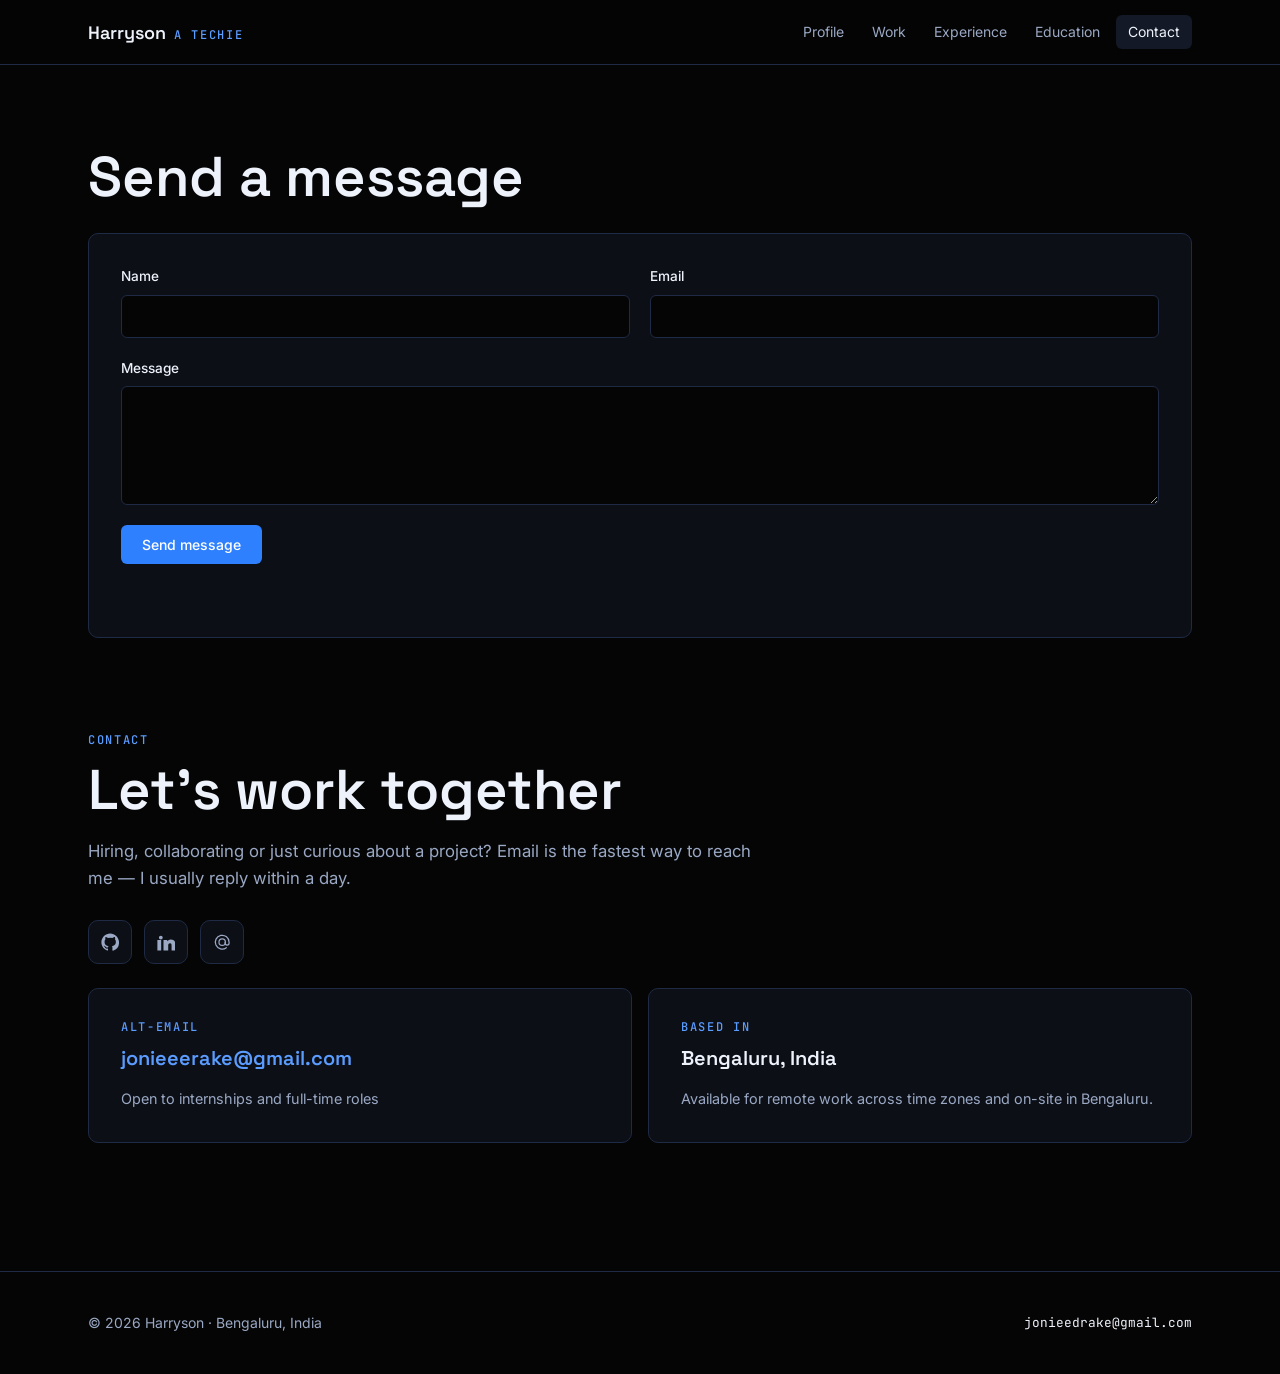
==== contact.html @ 6d9beab2 "Initial commit" ====
<!DOCTYPE html>
<html lang="en">
<head>
  <meta charset="utf-8">
  <meta name="viewport" content="width=device-width, initial-scale=1">
  <title>Contact — Harryson</title>
  <meta name="author" content="Harryson">
  <meta name="description" content="Get in touch with Harryson, full-stack developer in Bengaluru, for internships, roles or project collaboration.">
  <meta property="og:type" content="website">
  <meta property="og:title" content="Contact — Harryson">
  <meta property="og:description" content="Get in touch with Harryson, full-stack developer in Bengaluru, for internships, roles or project collaboration.">
  <link rel="icon" href="favicon.ico" type="image/x-icon">
  <link rel="preconnect" href="https://fonts.googleapis.com">
  <link rel="preconnect" href="https://fonts.gstatic.com" crossorigin>
  <link rel="stylesheet" href="https://fonts.googleapis.com/css2?family=Space+Grotesk:wght@500;600;700&family=Inter:wght@400;500;600&family=JetBrains+Mono:wght@400;500&display=swap">
  <link rel="stylesheet" href="css/style.css">
</head>
<body>
  <div class="page">

    <!-- ===== Header ===== -->
    <header class="site-header">
      <div class="container site-header__inner">
        <a class="brand" href="index.html">
          <span class="brand__name">Harryson</span>
          <span class="eyebrow brand__role brand__role--accent">A Techie</span>
        </a>
        <nav class="nav" aria-label="Main">
          <a href="index.html">Profile</a>
          <a href="projects.html">Work</a>
          <a href="experience.html">Experience</a>
          <a href="education.html">Education</a>
          <a href="contact.html" aria-current="page">Contact</a>
        </nav>
      </div>
    </header>

    <!-- ===== Content ===== -->
    <main class="container main">
      <!-- Contact form: sends straight to your inbox (see js/main.js) -->
      <section class="section section--first">
        <h1>Send a message</h1>
        <form class="form panel" id="contact-form" novalidate>
          <div class="form__row">
            <label class="field">Name
              <input type="text" name="name" autocomplete="name" required>
            </label>
            <label class="field">Email
              <input type="email" name="email" autocomplete="email" required>
            </label>
          </div>
          <label class="field">Message
            <textarea name="message" rows="5" required></textarea>
          </label>
          <!-- Spam trap: real visitors never see or fill this -->
          <input type="text" name="_honey" class="visually-hidden" tabindex="-1" autocomplete="off">
          <div class="form__actions">
            <button class="btn btn--primary" type="submit">Send message</button>
          </div>
          <p class="form__status" id="form-status" role="status" aria-live="polite"></p>
        </form>
      </section>

      <div class="page-head contact-intro">
        <p class="eyebrow">Contact</p>
        <h1>Let&rsquo;s work together</h1>
        <p class="lead">Hiring, collaborating or just curious about a project? Email is the fastest way to reach me &mdash; I usually reply within a day.</p>

        <ul class="social-row">
          <li>
            <!-- TODO: replace # with your GitHub profile URL -->
            <a class="social-icon" href="https://github.com/harry3243" target="_blank" rel="noopener" aria-label="GitHub">
              <svg viewBox="0 0 24 24" fill="currentColor" aria-hidden="true"><path d="M12 .5C5.73.5.5 5.73.5 12c0 5.09 3.29 9.4 7.86 10.93.58.1.79-.25.79-.56 0-.27-.01-1.17-.02-2.12-3.2.7-3.88-1.36-3.88-1.36-.52-1.34-1.28-1.7-1.28-1.7-1.04-.72.08-.7.08-.7 1.15.08 1.76 1.19 1.76 1.19 1.03 1.76 2.69 1.25 3.35.96.1-.75.4-1.25.73-1.54-2.55-.29-5.24-1.28-5.24-5.7 0-1.26.45-2.29 1.19-3.1-.12-.29-.52-1.46.11-3.05 0 0 .97-.31 3.18 1.18a11.06 11.06 0 0 1 5.79 0c2.2-1.49 3.17-1.18 3.17-1.18.64 1.59.24 2.76.12 3.05.74.81 1.18 1.84 1.18 3.1 0 4.43-2.69 5.4-5.25 5.69.41.36.78 1.07.78 2.16 0 1.56-.01 2.82-.01 3.2 0 .31.2.67.8.56A10.99 10.99 0 0 0 23.5 12c0-6.27-5.23-11.5-11.5-11.5Z"/></svg>
            </a>
          </li>
          <li>
            <!-- TODO: replace # with your LinkedIn profile URL -->
            <a class="social-icon" href="https://www.linkedin.com/in/harry-son-a4b3ab2b1/" target="_blank" rel="noopener" aria-label="LinkedIn">
              <svg viewBox="0 0 24 24" fill="currentColor" aria-hidden="true"><path d="M4.98 3.5a2.5 2.5 0 1 1 0 5 2.5 2.5 0 0 1 0-5ZM.5 8.98h4.96V23H.5V8.98Zm7.98 0h4.76v1.92h.07c.66-1.25 2.28-2.57 4.7-2.57 5.03 0 5.96 3.31 5.96 7.62V23h-4.96v-6.13c0-1.46-.03-3.34-2.03-3.34-2.04 0-2.35 1.6-2.35 3.24V23H8.48V8.98Z"/></svg>
            </a>
          </li>
          <li>
            <a class="social-icon" href="mailto:jonieedrake@gmail.com?subject=Opportunity%20for%20Harryson" aria-label="Email">
              <svg viewBox="0 0 24 24" fill="none" stroke="currentColor" stroke-width="1.6" aria-hidden="true"><circle cx="12" cy="12" r="4.2"/><path d="M15.8 12v1.2a2.6 2.6 0 0 0 5.2 0V12a9 9 0 1 0-3.6 7.2" stroke-linecap="round" stroke-linejoin="round"/></svg>
            </a>
          </li>
        </ul>
      </div>

      <div class="grid grid--2">
        <div class="panel info-card">
          <p class="eyebrow">Alt-Email</p>
          <a class="info-card__value info-card__value--link" href="mailto:jonieeerake@gmail.com?subject=Opportunity%20for%20Harryson">jonieeerake@gmail.com</a>
          <p class="muted">Open to internships and full-time roles</p>
        </div>
        <div class="panel info-card">
          <p class="eyebrow">Based in</p>
          <p class="info-card__value">Bengaluru, India</p>
          <p class="muted">Available for remote work across time zones and on-site in Bengaluru.</p>
        </div>
      </div>

    </main>

    <!-- ===== Footer ===== -->
    <footer class="site-footer">
      <div class="container site-footer__inner">
        <p>&copy; <span data-year>2026</span> Harryson &middot; Bengaluru, India</p>
        <a class="mono" href="mailto:jonieedrake@gmail.com">jonieedrake@gmail.com</a>
      </div>
    </footer>

  </div>
  <script src="js/main.js"></script>
</body>
</html>
---- css/style.css ----
/* ==========================================================================
   Harryson Portfolio - style.css
   Sections: 1 Tokens · 2 Base · 3 Layout · 4 Header · 5 Buttons · 6 Panels
             7 Home · 8 Work · 9 Experience · 10 Education · 11 Contact
             12 Footer · 13 Responsive
   ========================================================================== */

/* 1. Design tokens ------------------------------------------------------- */
:root {
  --bg: #050505;            /* black */
  --card: #0c0f16;
  --secondary: #131926;
  --border: #1f2a44;
  --text: #eef2fb;
  --muted: #9aa8c4;
  --primary: #2f80ff;       /* blue: buttons, borders */
  --primary-text: #ffffff;  /* text on blue buttons */
  --accent: #5b9cff;        /* lighter blue for text and labels */
  --radius: 10px;
  --font-body: "Inter", system-ui, sans-serif;
  --font-display: "Space Grotesk", "Inter", sans-serif;
  --font-mono: "JetBrains Mono", ui-monospace, monospace;
}

/* 2. Base ---------------------------------------------------------------- */
*, *::before, *::after { box-sizing: border-box; }
html { scroll-behavior: smooth; }
body {
  margin: 0;
  background: var(--bg);
  color: var(--text);
  font: 400 16px/1.6 var(--font-body);
  -webkit-font-smoothing: antialiased;
}
h1, h2, h3 { margin: 0; font-family: var(--font-display); font-weight: 600; line-height: 1.15; }
h1 { font-size: clamp(2.25rem, 5vw, 3.5rem); }
h2 { font-size: 1.5rem; }
h3 { font-size: 1.125rem; }
p { margin: 0; }
ul { margin: 0; padding: 0; list-style: none; }
img { display: block; max-width: 100%; }
a { color: inherit; text-decoration: none; }
:focus-visible { outline: 2px solid var(--primary); outline-offset: 3px; }

.eyebrow { font: 500 0.75rem/1 var(--font-mono); letter-spacing: 0.14em; text-transform: uppercase; color: var(--accent); }
.mono { font-family: var(--font-mono); font-size: 0.8rem; }
.muted { color: var(--muted); font-size: 0.9rem; }
.lead { margin-top: 1rem; max-width: 42rem; color: var(--muted); font-size: 1.05rem; }
.visually-hidden { position: absolute; left: -9999px; width: 1px; height: 1px; overflow: hidden; }

/* 3. Layout -------------------------------------------------------------- */
.page { display: flex; flex-direction: column; min-height: 100vh; }
.container { width: 100%; max-width: 72rem; margin: 0 auto; padding: 0 1.5rem; }
.main { flex: 1; padding-top: 5rem; padding-bottom: 2rem; }
.page-head { max-width: 42rem; margin-bottom: 3.5rem; }
.page-head h1 { margin-top: 0.75rem; }
.section { margin-top: 6rem; }
.section h2 { margin-top: 0.75rem; }
.section--first { margin-top: 0; }
.grid { display: grid; gap: 1rem; margin-top: 1.5rem; }
.grid--2 { grid-template-columns: repeat(2, 1fr); }

/* Tags / chips */
.tags { display: flex; flex-wrap: wrap; gap: 0.5rem; margin-top: 1rem; }
.tag { padding: 0.25rem 0.625rem; border-radius: 6px; background: var(--secondary); font: 0.75rem var(--font-mono); }
.tag--pill { border: 1px solid var(--border); background: none; border-radius: 999px; font-family: var(--font-body); padding: 0.25rem 0.75rem; }

/* 4. Header -------------------------------------------------------------- */
.site-header { position: sticky; top: 0; z-index: 40; border-bottom: 1px solid var(--border); background: rgba(5, 5, 5, 0.85); backdrop-filter: blur(10px); }
.site-header__inner { display: flex; align-items: center; justify-content: space-between; gap: 1.5rem; min-height: 4rem; }
.brand { display: flex; align-items: baseline; gap: 0.5rem; }
.brand__name { font: 600 1.125rem var(--font-display); }
.brand__role { color: var(--muted); }
.brand__role--accent { color: var(--accent); }
.nav { display: flex; gap: 0.25rem; font-size: 0.875rem; }
.nav a { padding: 0.375rem 0.75rem; border-radius: 6px; color: var(--muted); transition: color 0.2s; }
.nav a:hover { color: var(--text); }
.nav a[aria-current="page"] { color: var(--text); background: var(--secondary); }

/* 5. Buttons ------------------------------------------------------------- */
.btn { display: inline-flex; align-items: center; justify-content: center; padding: 0.625rem 1.25rem; border-radius: 6px; border: 1px solid transparent; font: 500 0.875rem var(--font-body); cursor: pointer; transition: opacity 0.2s, background 0.2s; }
.btn--primary { background: var(--primary); color: var(--primary-text); }
.btn--primary:hover { opacity: 0.9; }
.btn--outline { border-color: var(--border); color: var(--text); }
.btn--outline:hover { background: var(--secondary); }
.btn--ghost { border-color: var(--primary); color: var(--accent); }
.btn--ghost:hover { background: var(--secondary); }
.btn-row { display: flex; flex-wrap: wrap; gap: 0.75rem; margin-top: 2rem; }

/* 6. Panels -------------------------------------------------------------- */
.panel { background: var(--card); border: 1px solid var(--border); border-radius: var(--radius); }

/* 7. Home ---------------------------------------------------------------- */
.hero { display: grid; grid-template-columns: 1fr auto; align-items: center; gap: 3rem; }
.hero__text { max-width: 48rem; }
.hero__title { margin-top: 1.25rem; line-height: 1.05; }
.hero__title span { display: block; color: var(--accent); }
/* Big word swaps: Full-Stack Developer <-> A Problem Solver */
.hero__title .hero__swap { display: grid; }
.hero__swap-item { grid-area: 1 / 1; }
.hero__swap-item--a { animation: swap-out 8s ease-in-out infinite; }
.hero__swap-item--b { animation: swap-in 8s ease-in-out infinite; }
@keyframes swap-out {
  0%, 38%   { opacity: 1; transform: translateY(0); }
  46%, 92%  { opacity: 0; transform: translateY(-0.35em); }
  100%      { opacity: 1; transform: translateY(0); }
}
@keyframes swap-in {
  0%, 38%   { opacity: 0; transform: translateY(0.35em); }
  46%, 92%  { opacity: 1; transform: translateY(0); }
  100%      { opacity: 0; transform: translateY(0.35em); }
}
.hero__lead { margin-top: 1.5rem; max-width: 36rem; color: var(--muted); font-size: 1.05rem; }
.hero__photo { position: relative; width: 18rem; aspect-ratio: 4 / 5; margin: 0; overflow: hidden; }
.hero__photo img { width: 100%; height: 100%; object-fit: cover; }

.stats { display: grid; grid-template-columns: repeat(4, 1fr); gap: 1px; margin-top: 4rem; overflow: hidden; border: 1px solid var(--border); border-radius: var(--radius); background: var(--border); }
.stat { background: var(--card); padding: 1.5rem 1.25rem; }
.stat__value { font: 600 1.875rem var(--font-display); color: var(--accent); }
.stat__label { margin-top: 0.25rem; font-size: 0.875rem; color: var(--muted); }

.about { display: grid; grid-template-columns: minmax(0, 18rem) 1fr; gap: 2.5rem; }
.about__text { display: grid; align-content: start; gap: 1.25rem; color: var(--muted); }
.about__side h2, .section .about__side h2 { margin-top: 0; }
.about__facts { display: grid; margin-top: 1.5rem; border-top: 1px solid var(--border); }
.about__facts li { display: grid; gap: 0.3rem; padding: 0.85rem 0; border-bottom: 1px solid var(--border); font-size: 0.9rem; color: var(--text); }
.about__facts span { font: 500 0.7rem/1 var(--font-mono); letter-spacing: 0.14em; text-transform: uppercase; color: var(--accent); }

.stack-card { padding: 1.5rem; }
.stack-card__head { display: flex; align-items: baseline; justify-content: space-between; gap: 1rem; }
.stack-card__head span { font-size: 0.75rem; color: var(--muted); }

/* Highlighted skills (Technical stack) */
.stack-card { border-top: 3px solid var(--primary); }
.stack-card .tag {
  background: rgba(47, 128, 255, 0.16);
  border: 1px solid var(--primary);
  color: var(--text);
  font-weight: 500;
  font-size: 0.8rem;
  padding: 0.35rem 0.75rem;
  transition: background 0.2s, transform 0.2s;
}
.stack-card .tag:hover { background: var(--primary); transform: translateY(-2px); }

/* Gallery */
.gallery { display: grid; grid-template-columns: repeat(3, 1fr); gap: 1rem; margin-top: 2rem; }
.gallery__item { margin: 0; overflow: hidden; display: block; }
.gallery__item--wide { grid-column: span 2; }
.gallery__item img { width: 100%; height: 16rem; object-fit: cover; background: var(--secondary); transition: transform 0.5s; }
.gallery__item:hover img { transform: scale(1.05); }
.gallery__caption { display: flex; justify-content: space-between; padding: 0.75rem 1rem; font-size: 0.875rem; color: var(--muted); }
.gallery__link { cursor: pointer; transition: border-color 0.2s; }
.gallery__link:hover, .gallery__link:focus-visible { border-color: var(--primary); }
.gallery__link .gallery__caption { color: var(--text); font-weight: 500; }
.gallery__arrow { color: var(--accent); transition: transform 0.2s; }
.gallery__link:hover .gallery__arrow { transform: translateX(4px); }
.gallery__cta { grid-column: 1 / -1; min-height: 18rem; display: flex; flex-direction: row; justify-content: space-between; align-items: center; gap: 2rem; padding: 2.5rem 3.5rem 2.5rem 2.5rem; }
.gallery__cta-text { display: flex; flex-direction: column; align-items: flex-start; gap: 0.5rem; }

/* Minimal resume sheet (decoration) */
.cv-sheet { position: relative; flex: none; display: flex; flex-direction: column; gap: 0.6rem; width: 9.5rem; aspect-ratio: 3 / 4; padding: 1.25rem 1.1rem; border: 1px solid var(--primary); border-radius: 8px; background: rgba(47, 128, 255, 0.06); transform: rotate(3deg); transition: transform 0.3s; }
.gallery__cta:hover .cv-sheet { transform: rotate(0deg); }
.cv-sheet__dot { width: 1.1rem; height: 1.1rem; margin-bottom: 0.25rem; border-radius: 50%; border: 1px solid var(--accent); }
.cv-sheet__line { display: block; height: 4px; border-radius: 2px; background: var(--border); }
.cv-sheet__line--title { width: 60%; height: 6px; background: var(--accent); }
.cv-sheet__line--short { width: 70%; }
.cv-sheet__tag { position: absolute; right: 0.8rem; bottom: 0.7rem; font: 500 0.65rem/1 var(--font-mono); letter-spacing: 0.14em; color: var(--accent); }
.gallery__cta h3 { max-width: 34rem; font-size: clamp(1.4rem, 3vw, 2rem); }
.gallery__cta .btn { margin-top: 0.75rem; }

/* 8. Work ---------------------------------------------------------------- */
.project-list { display: grid; gap: 1px; overflow: hidden; border: 1px solid var(--border); border-radius: var(--radius); background: var(--border); }
.project { background: var(--card); padding: 2.5rem; }
.project__head { display: flex; flex-wrap: wrap; align-items: baseline; gap: 1rem; }
.project__head h2 { font-size: 1.5rem; margin: 0; }
.project__num { font: 0.75rem var(--font-mono); color: var(--accent); }
.project__meta { margin-left: auto; font: 0.75rem var(--font-mono); color: var(--muted); }
.project__lead { margin-top: 1rem; max-width: 42rem; }
.project__detail { margin-top: 0.75rem; max-width: 42rem; font-size: 0.9rem; color: var(--muted); }
.project .tag { background: none; border: 1px solid var(--border); color: var(--muted); }

/* 9. Experience ---------------------------------------------------------- */
.job-list { display: grid; gap: 2rem; margin-top: 1.5rem; }
.job { padding-top: 2rem; border-top: 1px solid var(--border); }
.job:first-child { padding-top: 0; border-top: 0; }
.job__head { display: flex; flex-wrap: wrap; align-items: baseline; gap: 0.25rem 1rem; }
.job__head h2 { font-size: 1.25rem; margin: 0; }
.job__company { font-size: 0.875rem; color: var(--accent); }
.job__meta { margin-left: auto; font: 0.75rem var(--font-mono); color: var(--muted); }
.job__list { display: grid; gap: 0.5rem; margin-top: 1rem; font-size: 0.9rem; color: var(--muted); }
.job__list li { display: flex; gap: 0.75rem; }
.job__list li::before { content: ""; flex: none; width: 1rem; height: 1px; margin-top: 0.8em; background: var(--primary); }

/* 10. Education ---------------------------------------------------------- */
.degree { padding: 1.5rem; }
.degree h3 { margin-top: 0.5rem; }
.degree__school { font-size: 0.9rem; }
.degree .muted { margin-top: 0.5rem; }

.cert-list { display: grid; grid-template-columns: repeat(2, 1fr); gap: 1px; margin-top: 1.5rem; overflow: hidden; border: 1px solid var(--border); border-radius: var(--radius); background: var(--border); }
.cert { display: flex; flex-direction: column; align-items: flex-start; gap: 0.75rem; padding: 1.25rem 1.5rem; background: var(--card); font-size: 0.9rem; }
.cert__desc { color: var(--muted); font-size: 0.85rem; line-height: 1.55; }
.cert__link { padding: 0.25rem 0.75rem; border: 1px solid var(--primary); border-radius: 999px; font-size: 0.75rem; font-weight: 500; color: var(--accent); transition: background 0.2s, color 0.2s; }
.cert__link:hover { background: var(--primary); color: var(--primary-text); }

/* 11. Contact ------------------------------------------------------------ */
.info-card { padding: 2rem; }
.info-card__value { display: block; margin: 0.75rem 0 1rem; font: 600 1.25rem var(--font-display); word-break: break-all; }
.info-card__value--link { color: var(--accent); }

.contact-intro { margin-top: 6rem; margin-bottom: 1rem; }

/* Social row */
.social-row { display: flex; gap: 0.75rem; margin-top: 1.75rem; }
.social-icon { display: inline-flex; align-items: center; justify-content: center; width: 2.75rem; height: 2.75rem; border-radius: 10px; border: 1px solid var(--border); background: var(--card); color: var(--muted); transition: border-color 0.2s, color 0.2s, background 0.2s, transform 0.2s; }
.social-icon svg { width: 1.15rem; height: 1.15rem; }
.social-icon:hover, .social-icon:focus-visible { border-color: var(--primary); color: var(--accent); background: rgba(47, 128, 255, 0.1); transform: translateY(-2px); }
.form { display: grid; gap: 1.25rem; margin-top: 1.5rem; padding: 2rem; width: 100%; }
.form__row { display: grid; grid-template-columns: 1fr 1fr; gap: 1.25rem; }
.field { display: grid; gap: 0.4rem; font-size: 0.85rem; font-weight: 500; }
.field input, .field textarea { width: 100%; padding: 0.7rem 0.85rem; border: 1px solid var(--border); border-radius: 6px; background: var(--bg); color: var(--text); font: 400 0.95rem var(--font-body); resize: vertical; }
.field input:focus, .field textarea:focus { outline: none; border-color: var(--primary); }
.form__actions { display: flex; flex-wrap: wrap; gap: 0.75rem; }
.form__status { min-height: 1.4em; font-size: 0.9rem; }
.form__status.is-success { color: var(--accent); }
.form__status.is-error { color: #f87171; }

/* 12. Footer ------------------------------------------------------------- */
.site-footer { margin-top: 6rem; border-top: 1px solid var(--border); }
.site-footer__inner { display: flex; align-items: center; justify-content: space-between; gap: 0.5rem; padding-top: 2.5rem; padding-bottom: 2.5rem; font-size: 0.875rem; color: var(--muted); }
.site-footer a { color: var(--text); transition: color 0.2s; }
.site-footer a:hover { color: var(--accent); }

/* 13. Responsive --------------------------------------------------------- */
@media (max-width: 800px) {
  .hero, .about { grid-template-columns: 1fr; }
  .hero__photo { margin: 0 auto; }
  .stats { grid-template-columns: repeat(2, 1fr); }
  .gallery { grid-template-columns: 1fr; }
  .gallery__item--wide, .gallery__cta { grid-column: auto; }
  .gallery__cta { min-height: 0; padding: 1.5rem; flex-direction: column; align-items: flex-start; }
  .cv-sheet { display: none; }
}
@media (max-width: 640px) {
  .main { padding-top: 3rem; }
  .brand__role { display: none; }
  .site-header__inner { flex-direction: column; align-items: flex-start; gap: 0.25rem; padding-top: 0.75rem; padding-bottom: 0.5rem; }
  .nav { width: 100%; overflow-x: auto; }
  .grid--2, .cert-list, .form__row { grid-template-columns: 1fr; }
  .project { padding: 1.5rem; }
  .project__meta, .job__meta { margin-left: 0; }
  .site-footer__inner { flex-direction: column; align-items: flex-start; }
}
@media (prefers-reduced-motion: reduce) {
  .hero__swap-item--a { display: none; }
  .hero__swap-item--b { animation: none; opacity: 1; transform: none; }
  * { transition: none !important; scroll-behavior: auto !important; }
}
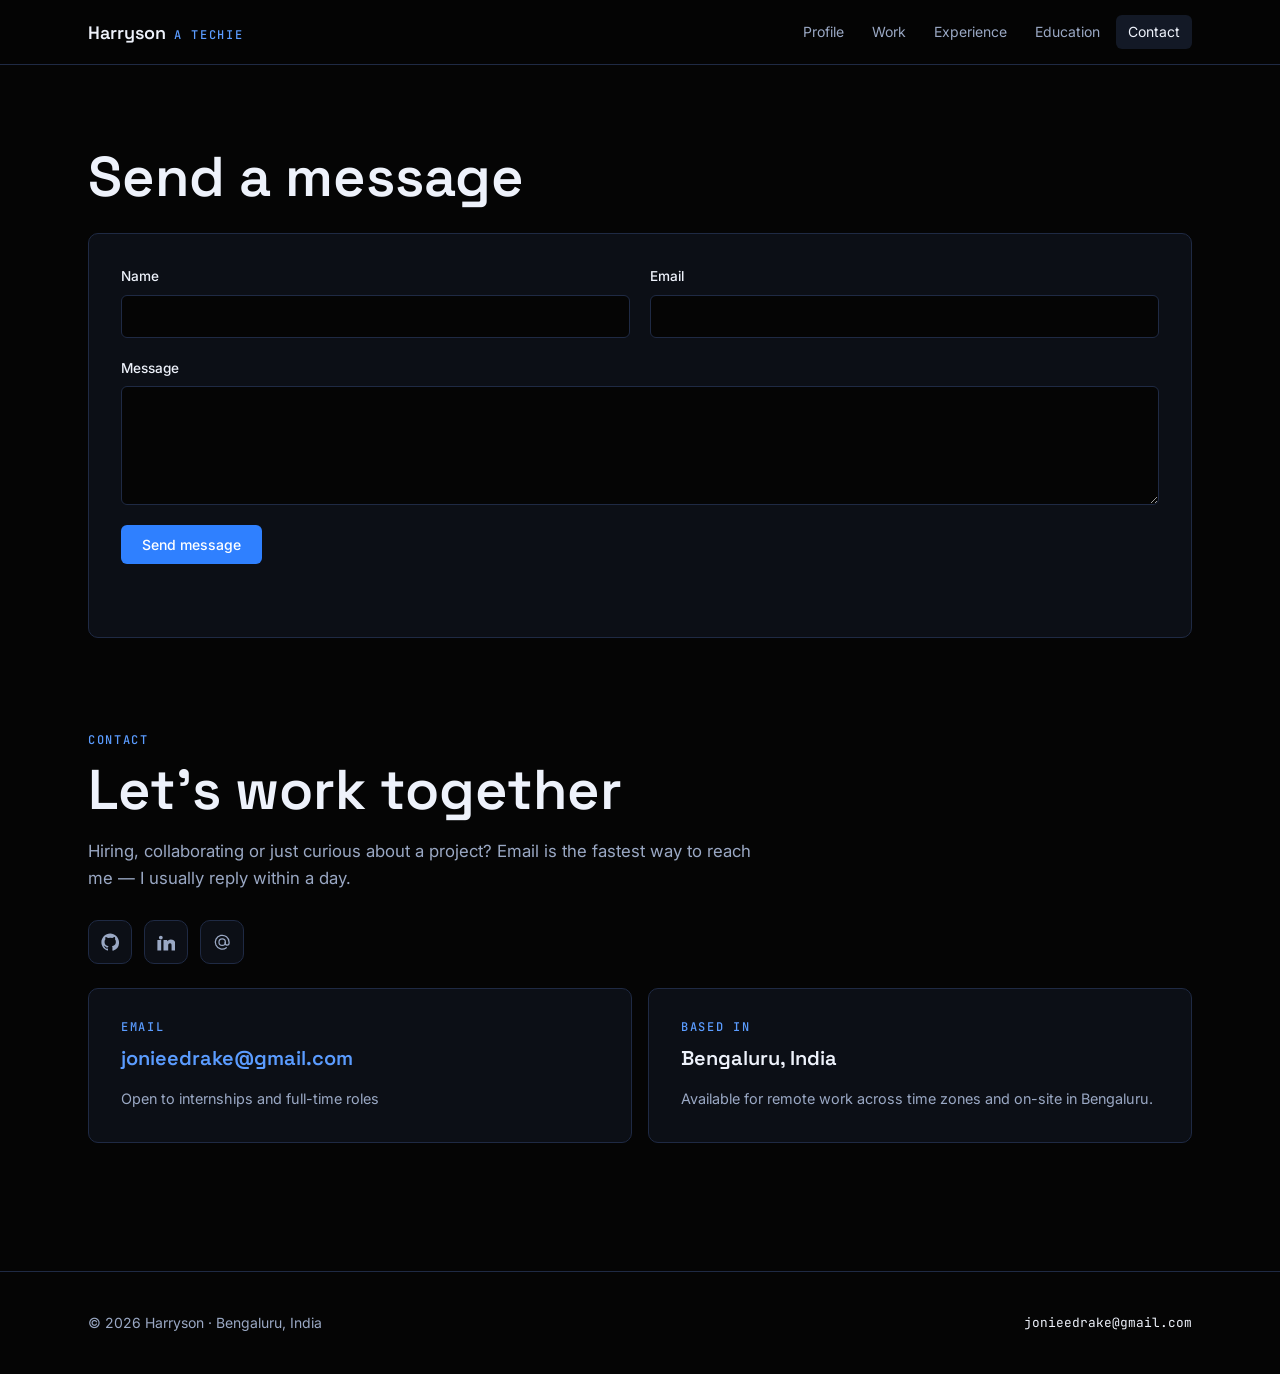
==== commit 0718c60b: "Connect contact form to Formspree" ====
--- a/contact.html
+++ b/contact.html
@@ -37,10 +37,10 @@
 
     <!-- ===== Content ===== -->
     <main class="container main">
-      <!-- Contact form: sends straight to your inbox (see js/main.js) -->
+      <!-- Contact form: sends messages to your inbox through Formspree -->
       <section class="section section--first">
         <h1>Send a message</h1>
-        <form class="form panel" id="contact-form" novalidate>
+        <form class="form panel" id="contact-form" action="https://formspree.io/f/xeaonrzj" method="POST" novalidate>
           <div class="form__row">
             <label class="field">Name
               <input type="text" name="name" autocomplete="name" required>
@@ -53,7 +53,7 @@
             <textarea name="message" rows="5" required></textarea>
           </label>
           <!-- Spam trap: real visitors never see or fill this -->
-          <input type="text" name="_honey" class="visually-hidden" tabindex="-1" autocomplete="off">
+          <input type="text" name="_gotcha" class="visually-hidden" tabindex="-1" autocomplete="off">
           <div class="form__actions">
             <button class="btn btn--primary" type="submit">Send message</button>
           </div>
@@ -68,13 +68,11 @@
 
         <ul class="social-row">
           <li>
-            <!-- TODO: replace # with your GitHub profile URL -->
             <a class="social-icon" href="https://github.com/harry3243" target="_blank" rel="noopener" aria-label="GitHub">
               <svg viewBox="0 0 24 24" fill="currentColor" aria-hidden="true"><path d="M12 .5C5.73.5.5 5.73.5 12c0 5.09 3.29 9.4 7.86 10.93.58.1.79-.25.79-.56 0-.27-.01-1.17-.02-2.12-3.2.7-3.88-1.36-3.88-1.36-.52-1.34-1.28-1.7-1.28-1.7-1.04-.72.08-.7.08-.7 1.15.08 1.76 1.19 1.76 1.19 1.03 1.76 2.69 1.25 3.35.96.1-.75.4-1.25.73-1.54-2.55-.29-5.24-1.28-5.24-5.7 0-1.26.45-2.29 1.19-3.1-.12-.29-.52-1.46.11-3.05 0 0 .97-.31 3.18 1.18a11.06 11.06 0 0 1 5.79 0c2.2-1.49 3.17-1.18 3.17-1.18.64 1.59.24 2.76.12 3.05.74.81 1.18 1.84 1.18 3.1 0 4.43-2.69 5.4-5.25 5.69.41.36.78 1.07.78 2.16 0 1.56-.01 2.82-.01 3.2 0 .31.2.67.8.56A10.99 10.99 0 0 0 23.5 12c0-6.27-5.23-11.5-11.5-11.5Z"/></svg>
             </a>
           </li>
           <li>
-            <!-- TODO: replace # with your LinkedIn profile URL -->
             <a class="social-icon" href="https://www.linkedin.com/in/harry-son-a4b3ab2b1/" target="_blank" rel="noopener" aria-label="LinkedIn">
               <svg viewBox="0 0 24 24" fill="currentColor" aria-hidden="true"><path d="M4.98 3.5a2.5 2.5 0 1 1 0 5 2.5 2.5 0 0 1 0-5ZM.5 8.98h4.96V23H.5V8.98Zm7.98 0h4.76v1.92h.07c.66-1.25 2.28-2.57 4.7-2.57 5.03 0 5.96 3.31 5.96 7.62V23h-4.96v-6.13c0-1.46-.03-3.34-2.03-3.34-2.04 0-2.35 1.6-2.35 3.24V23H8.48V8.98Z"/></svg>
             </a>
@@ -89,8 +87,8 @@
 
       <div class="grid grid--2">
         <div class="panel info-card">
-          <p class="eyebrow">Alt-Email</p>
-          <a class="info-card__value info-card__value--link" href="mailto:jonieeerake@gmail.com?subject=Opportunity%20for%20Harryson">jonieeerake@gmail.com</a>
+          <p class="eyebrow">Email</p>
+          <a class="info-card__value info-card__value--link" href="mailto:jonieedrake@gmail.com?subject=Opportunity%20for%20Harryson">jonieedrake@gmail.com</a>
           <p class="muted">Open to internships and full-time roles</p>
         </div>
         <div class="panel info-card">
@@ -111,6 +109,44 @@
     </footer>
 
   </div>
+
+  <!-- Contact form handler (must come before main.js) -->
+  <script>
+    (function () {
+      var form = document.getElementById('contact-form');
+      var statusEl = document.getElementById('form-status');
+      if (!form) return;
+
+      form.addEventListener('submit', function (e) {
+        e.preventDefault();
+        e.stopImmediatePropagation(); // blocks any old handler in main.js
+
+        if (!form.checkValidity()) {
+          statusEl.textContent = 'Please fill in all fields with a valid email.';
+          return;
+        }
+
+        statusEl.textContent = 'Sending...';
+
+        fetch(form.action, {
+          method: 'POST',
+          body: new FormData(form),
+          headers: { 'Accept': 'application/json' }
+        })
+          .then(function (res) {
+            if (res.ok) {
+              statusEl.textContent = 'Thanks! Your message was sent.';
+              form.reset();
+            } else {
+              statusEl.textContent = 'Something went wrong. Please email me directly.';
+            }
+          })
+          .catch(function () {
+            statusEl.textContent = 'Network error. Please try again.';
+          });
+      });
+    })();
+  </script>
   <script src="js/main.js"></script>
 </body>
 </html>
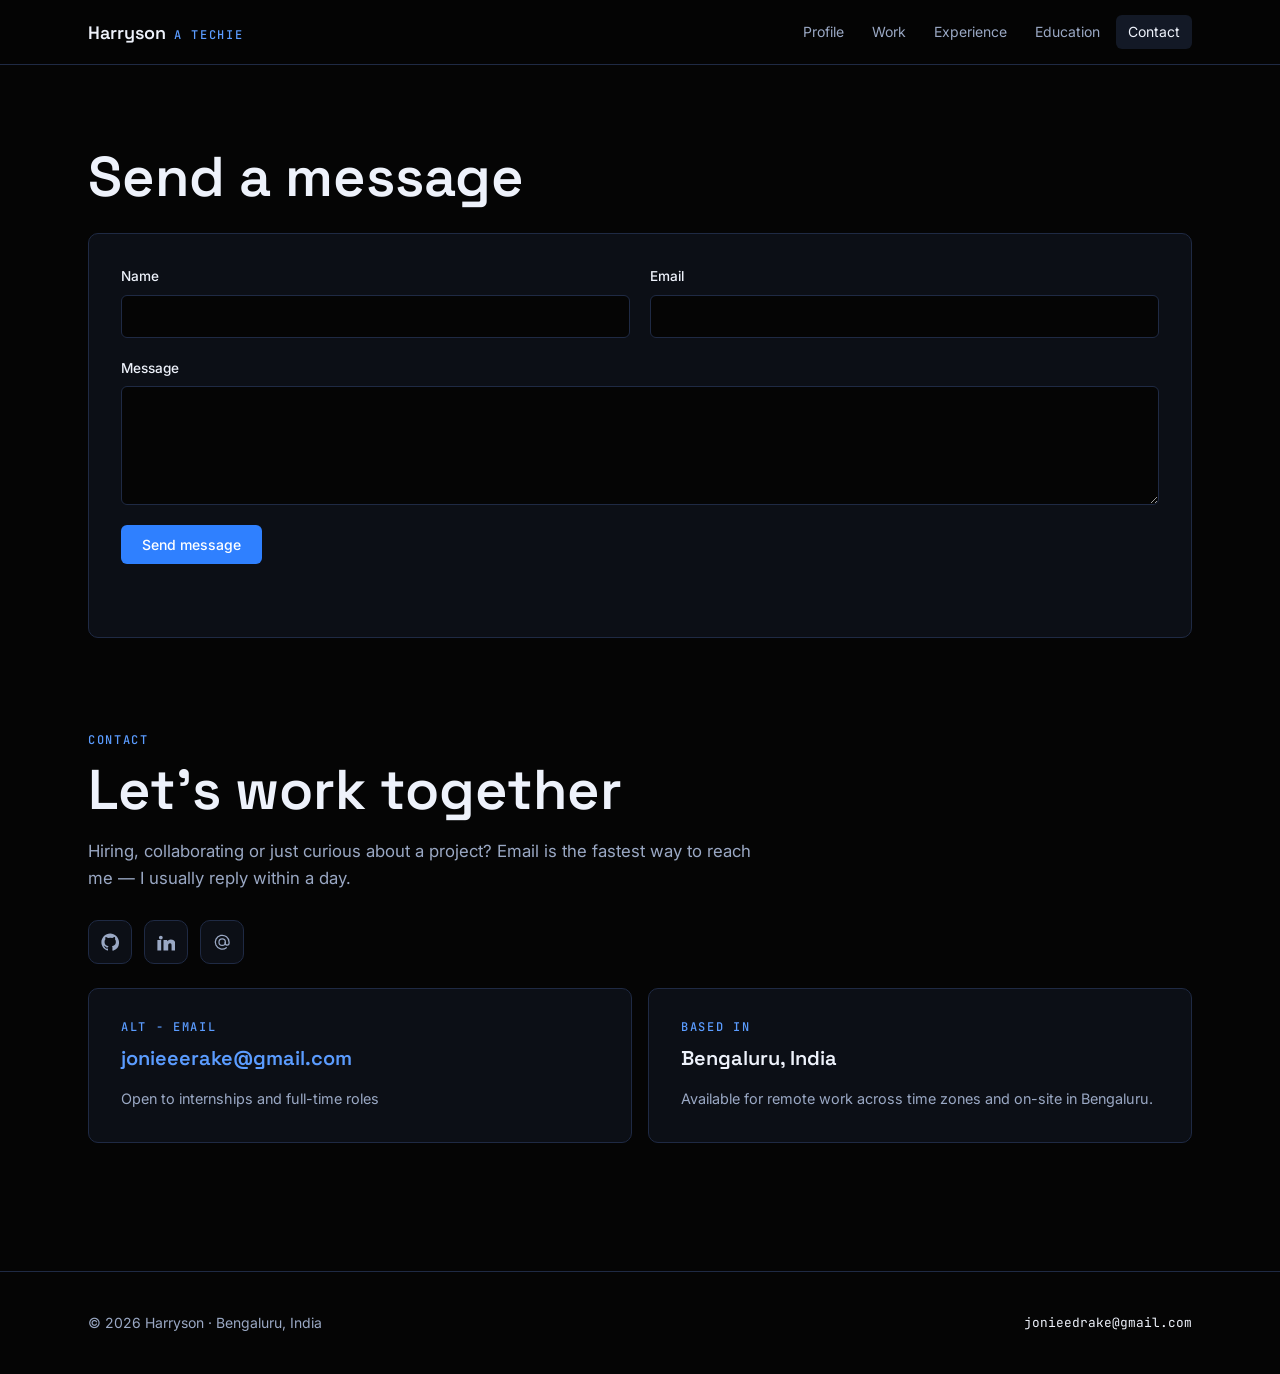
==== commit 83fbc53e: "contact alt email changes" ====
--- a/contact.html
+++ b/contact.html
@@ -77,18 +77,18 @@
               <svg viewBox="0 0 24 24" fill="currentColor" aria-hidden="true"><path d="M4.98 3.5a2.5 2.5 0 1 1 0 5 2.5 2.5 0 0 1 0-5ZM.5 8.98h4.96V23H.5V8.98Zm7.98 0h4.76v1.92h.07c.66-1.25 2.28-2.57 4.7-2.57 5.03 0 5.96 3.31 5.96 7.62V23h-4.96v-6.13c0-1.46-.03-3.34-2.03-3.34-2.04 0-2.35 1.6-2.35 3.24V23H8.48V8.98Z"/></svg>
             </a>
           </li>
-          <li>
-            <a class="social-icon" href="mailto:jonieedrake@gmail.com?subject=Opportunity%20for%20Harryson" aria-label="Email">
-              <svg viewBox="0 0 24 24" fill="none" stroke="currentColor" stroke-width="1.6" aria-hidden="true"><circle cx="12" cy="12" r="4.2"/><path d="M15.8 12v1.2a2.6 2.6 0 0 0 5.2 0V12a9 9 0 1 0-3.6 7.2" stroke-linecap="round" stroke-linejoin="round"/></svg>
-            </a>
-          </li>
+         <li>
+  <a class="social-icon" href="https://mail.google.com/mail/?view=cm&fs=1&to=jonieedrake@gmail.com&su=Opportunity%20for%20Harryson" target="_blank" rel="noopener" aria-label="Email">
+    <svg viewBox="0 0 24 24" fill="none" stroke="currentColor" stroke-width="1.6" aria-hidden="true"><circle cx="12" cy="12" r="4.2"/><path d="M15.8 12v1.2a2.6 2.6 0 0 0 5.2 0V12a9 9 0 1 0-3.6 7.2" stroke-linecap="round" stroke-linejoin="round"/></svg>
+  </a>
+</li>
         </ul>
       </div>
 
       <div class="grid grid--2">
         <div class="panel info-card">
-          <p class="eyebrow">Email</p>
-          <a class="info-card__value info-card__value--link" href="mailto:jonieedrake@gmail.com?subject=Opportunity%20for%20Harryson">jonieedrake@gmail.com</a>
+          <p class="eyebrow">ALT - Email</p>
+          <a class="info-card__value info-card__value--link" href="mailto:jonieedrake@gmail.com?subject=Opportunity%20for%20Harryson">jonieeerake@gmail.com</a>
           <p class="muted">Open to internships and full-time roles</p>
         </div>
         <div class="panel info-card">
